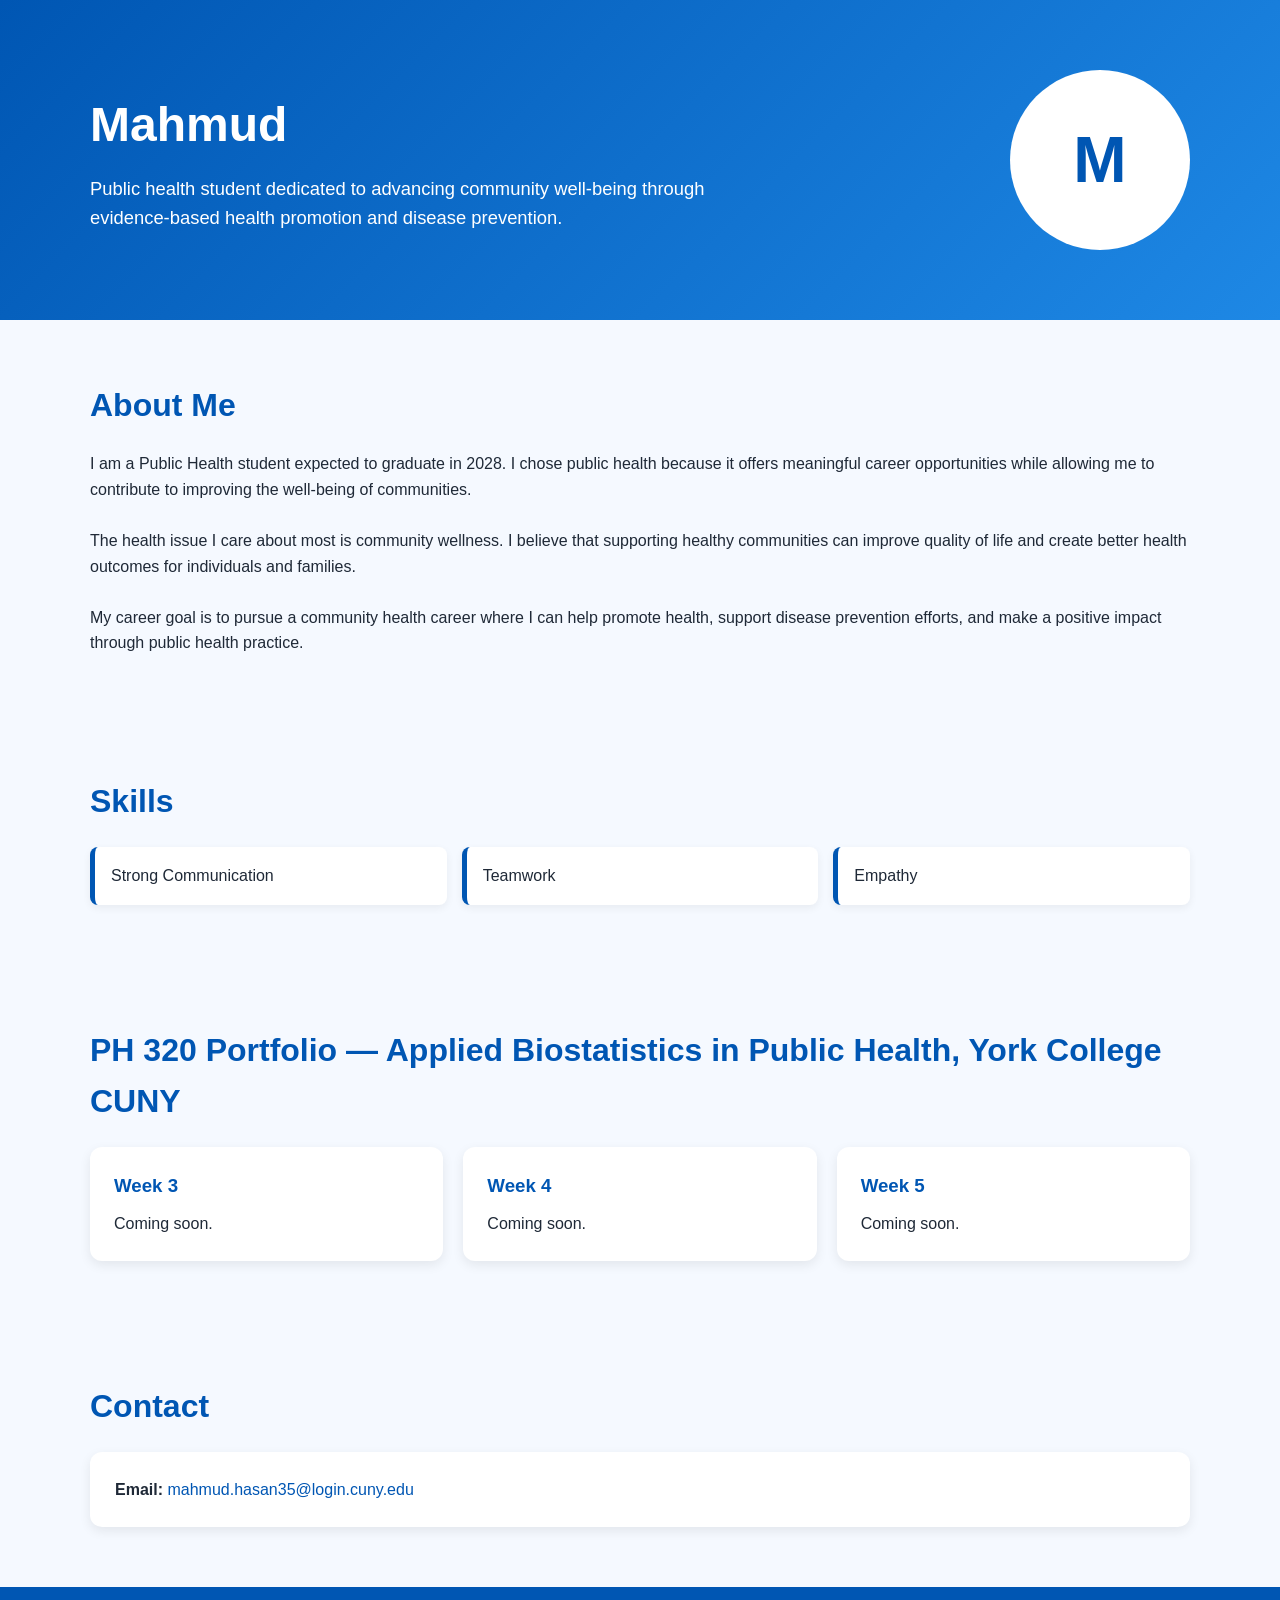
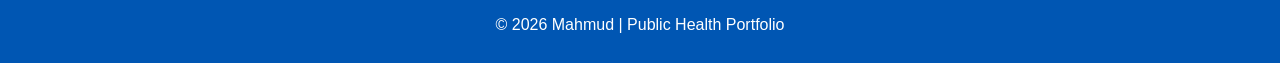
==== index.html @ 3e6d1453 "Add initial HTML structure for portfolio website" ====
<!DOCTYPE html>
<html lang="en">
<head>
    <meta charset="UTF-8">
    <meta name="viewport" content="width=device-width, initial-scale=1.0">
    <title>Mahmud | Public Health Portfolio</title>
    <style>
        * {
            margin: 0;
            padding: 0;
            box-sizing: border-box;
        }

        body {
            font-family: Arial, Helvetica, sans-serif;
            line-height: 1.6;
            background-color: #f5f9ff;
            color: #1f2937;
        }

        .container {
            width: 90%;
            max-width: 1100px;
            margin: 0 auto;
        }

        header {
            background: linear-gradient(135deg, #0056b3, #1e88e5);
            color: white;
            padding: 70px 20px;
        }

        .hero {
            display: flex;
            align-items: center;
            justify-content: space-between;
            gap: 40px;
            flex-wrap: wrap;
        }

        .hero-text {
            flex: 1;
            min-width: 280px;
        }

        .hero-text h1 {
            font-size: 3rem;
            margin-bottom: 10px;
        }

        .hero-text p {
            font-size: 1.15rem;
            max-width: 650px;
        }

        .photo-area {
            display: flex;
            justify-content: center;
            align-items: center;
        }

        .initials-circle {
            width: 180px;
            height: 180px;
            border-radius: 50%;
            background: white;
            color: #0056b3;
            display: flex;
            align-items: center;
            justify-content: center;
            font-size: 4rem;
            font-weight: bold;
            border: 5px solid rgba(255,255,255,0.4);
        }

        section {
            padding: 60px 0;
        }

        h2 {
            color: #0056b3;
            margin-bottom: 20px;
            font-size: 2rem;
        }

        .card-grid {
            display: grid;
            grid-template-columns: repeat(auto-fit, minmax(240px, 1fr));
            gap: 20px;
        }

        .card {
            background: white;
            padding: 24px;
            border-radius: 12px;
            box-shadow: 0 4px 12px rgba(0,0,0,0.08);
        }

        .card h3 {
            color: #0056b3;
            margin-bottom: 10px;
        }

        .skills-list {
            display: grid;
            grid-template-columns: repeat(auto-fit, minmax(220px, 1fr));
            gap: 15px;
        }

        .skill {
            background: white;
            padding: 16px;
            border-left: 5px solid #0056b3;
            border-radius: 8px;
            box-shadow: 0 3px 8px rgba(0,0,0,0.06);
        }

        .contact-box {
            background: white;
            padding: 25px;
            border-radius: 12px;
            box-shadow: 0 4px 12px rgba(0,0,0,0.08);
        }

        a {
            color: #0056b3;
            text-decoration: none;
        }

        a:hover {
            text-decoration: underline;
        }

        footer {
            text-align: center;
            padding: 25px;
            background: #0056b3;
            color: white;
        }

        @media (max-width: 768px) {
            .hero {
                text-align: center;
                flex-direction: column-reverse;
            }

            .hero-text h1 {
                font-size: 2.4rem;
            }
        }
    </style>
</head>
<body>

<header>
    <div class="container hero">
        <div class="hero-text">
            <h1>Mahmud</h1>
            <p>
                Public health student dedicated to advancing community well-being
                through evidence-based health promotion and disease prevention.
            </p>
        </div>

        <div class="photo-area">
            <!-- To use your photo instead, replace the DIV below with: <img src="photo.jpg" alt="Mahmud" style="width:180px;height:180px;border-radius:50%;object-fit:cover;border:5px solid rgba(255,255,255,0.4);"> -->
            <div class="initials-circle">M</div>
        </div>
    </div>
</header>

<section id="about">
    <div class="container">
        <h2>About Me</h2>
        <p>
            I am a Public Health student expected to graduate in 2028. I chose
            public health because it offers meaningful career opportunities while
            allowing me to contribute to improving the well-being of communities.
        </p>
        <br>
        <p>
            The health issue I care about most is community wellness. I believe
            that supporting healthy communities can improve quality of life and
            create better health outcomes for individuals and families.
        </p>
        <br>
        <p>
            My career goal is to pursue a community health career where I can
            help promote health, support disease prevention efforts, and make a
            positive impact through public health practice.
        </p>
    </div>
</section>

<section id="skills">
    <div class="container">
        <h2>Skills</h2>

        <div class="skills-list">
            <div class="skill">Strong Communication</div>
            <div class="skill">Teamwork</div>
            <div class="skill">Empathy</div>
        </div>
    </div>
</section>

<section id="portfolio">
    <div class="container">
        <h2>PH 320 Portfolio — Applied Biostatistics in Public Health, York College CUNY</h2>

        <div class="card-grid">

            <!-- Add Week 3 project link here -->
            <div class="card">
                <h3>Week 3</h3>
                <p>Coming soon.</p>
            </div>

            <!-- Add Week 4 project link here -->
            <div class="card">
                <h3>Week 4</h3>
                <p>Coming soon.</p>
            </div>

            <!-- Add Week 5 project link here -->
            <div class="card">
                <h3>Week 5</h3>
                <p>Coming soon.</p>
            </div>

        </div>
    </div>
</section>

<section id="contact">
    <div class="container">
        <h2>Contact</h2>

        <div class="contact-box">
            <p>
                <strong>Email:</strong>
                <a href="mailto:mahmud.hasan35@login.cuny.edu">
                    mahmud.hasan35@login.cuny.edu
                </a>
            </p>
        </div>
    </div>
</section>

<footer>
    <p>&copy; 2026 Mahmud | Public Health Portfolio</p>
</footer>

</body>
</html>
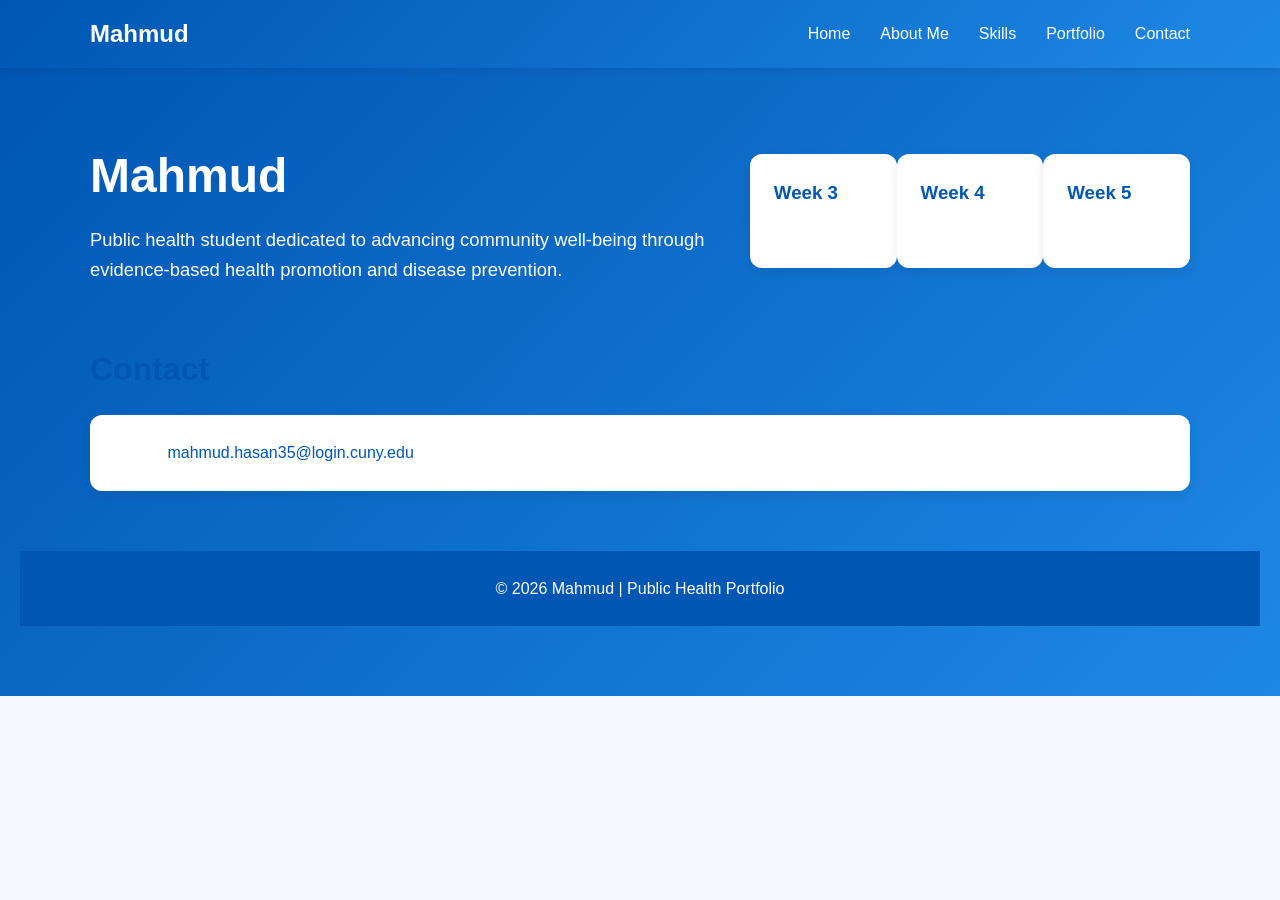
==== commit 8e6910e9: "Add hamburger menu navigation to portfolio site" ====
--- a/index.html
+++ b/index.html
@@ -24,6 +24,105 @@
             margin: 0 auto;
         }
 
+        /* Navigation Styles */
+        nav {
+            background: linear-gradient(135deg, #0056b3, #1e88e5);
+            padding: 15px 20px;
+            position: sticky;
+            top: 0;
+            z-index: 1000;
+            box-shadow: 0 2px 8px rgba(0,0,0,0.1);
+        }
+
+        .nav-container {
+            display: flex;
+            justify-content: space-between;
+            align-items: center;
+            max-width: 1100px;
+            margin: 0 auto;
+            width: 90%;
+        }
+
+        .nav-logo {
+            color: white;
+            font-size: 1.5rem;
+            font-weight: bold;
+            text-decoration: none;
+        }
+
+        .nav-menu {
+            display: flex;
+            list-style: none;
+            gap: 30px;
+        }
+
+        .nav-menu a {
+            color: white;
+            text-decoration: none;
+            font-size: 1rem;
+            transition: opacity 0.3s ease;
+        }
+
+        .nav-menu a:hover {
+            opacity: 0.8;
+        }
+
+        .hamburger {
+            display: none;
+            flex-direction: column;
+            cursor: pointer;
+        }
+
+        .hamburger span {
+            width: 25px;
+            height: 3px;
+            background: white;
+            margin: 5px 0;
+            transition: 0.3s;
+        }
+
+        /* Mobile Responsive */
+        @media (max-width: 768px) {
+            .hamburger {
+                display: flex;
+            }
+
+            .nav-menu {
+                position: fixed;
+                left: -100%;
+                top: 60px;
+                flex-direction: column;
+                background: linear-gradient(135deg, #0056b3, #1e88e5);
+                width: 100%;
+                text-align: center;
+                transition: 0.3s;
+                gap: 0;
+                padding: 20px 0;
+            }
+
+            .nav-menu.active {
+                left: 0;
+            }
+
+            .nav-menu a {
+                display: block;
+                padding: 15px;
+                border-bottom: 1px solid rgba(255,255,255,0.1);
+            }
+
+            .hamburger.active span:nth-child(1) {
+                transform: rotate(-45deg) translate(-5px, 6px);
+            }
+
+            .hamburger.active span:nth-child(2) {
+                opacity: 0;
+            }
+
+            .hamburger.active span:nth-child(3) {
+                transform: rotate(45deg) translate(-5px, -6px);
+            }
+        }
+
         header {
             background: linear-gradient(135deg, #0056b3, #1e88e5);
             color: white;
@@ -147,12 +246,35 @@
             .hero-text h1 {
                 font-size: 2.4rem;
             }
+
+            header {
+                padding: 50px 20px;
+            }
         }
     </style>
 </head>
 <body>
 
-<header>
+<!-- Navigation Bar with Hamburger Menu -->
+<nav>
+    <div class="nav-container">
+        <a href="#home" class="nav-logo">Mahmud</a>
+        <ul class="nav-menu">
+            <li><a href="#home">Home</a></li>
+            <li><a href="#about">About Me</a></li>
+            <li><a href="#skills">Skills</a></li>
+            <li><a href="#portfolio">Portfolio</a></li>
+            <li><a href="#contact">Contact</a></li>
+        </ul>
+        <div class="hamburger">
+            <span></span>
+            <span></span>
+            <span></span>
+        </div>
+    </div>
+</nav>
+
+<header id="home">
     <div class="container hero">
         <div class="hero-text">
             <h1>Mahmud</h1>
@@ -163,7 +285,7 @@
         </div>
 
         <div class="photo-area">
-            <!-- To use your photo instead, replace the DIV below with: <img src="photo.jpg" alt="Mahmud" style="width:180px;height:180px;border-radius:50%;object-fit:cover;border:5px solid rgba(255,255,255,0.4);"> -->
+            <!-- To use your photo instead, replace the DIV below with: <img src="photo.jpg" alt="Mahmud" style="width:180px;height:180px;border-radius:50%;object-fit:cover;border:5px solid rgba([...]
             <div class="initials-circle">M</div>
         </div>
     </div>
@@ -210,19 +332,19 @@
 
         <div class="card-grid">
 
-            <!-- Add Week 3 project link here -->
+            <!-- Week 3 project link -->
             <div class="card">
                 <h3>Week 3</h3>
                 <p>Coming soon.</p>
             </div>
 
-            <!-- Add Week 4 project link here -->
+            <!-- Week 4 project link -->
             <div class="card">
                 <h3>Week 4</h3>
                 <p>Coming soon.</p>
             </div>
 
-            <!-- Add Week 5 project link here -->
+            <!-- Week 5 project link -->
             <div class="card">
                 <h3>Week 5</h3>
                 <p>Coming soon.</p>
@@ -251,5 +373,25 @@
     <p>&copy; 2026 Mahmud | Public Health Portfolio</p>
 </footer>
 
+<script>
+    // Hamburger Menu Toggle
+    const hamburger = document.querySelector('.hamburger');
+    const navMenu = document.querySelector('.nav-menu');
+
+    hamburger.addEventListener('click', () => {
+        hamburger.classList.toggle('active');
+        navMenu.classList.toggle('active');
+    });
+
+    // Close menu when a link is clicked
+    const navLinks = document.querySelectorAll('.nav-menu a');
+    navLinks.forEach(link => {
+        link.addEventListener('click', () => {
+            hamburger.classList.remove('active');
+            navMenu.classList.remove('active');
+        });
+    });
+</script>
+
 </body>
 </html>
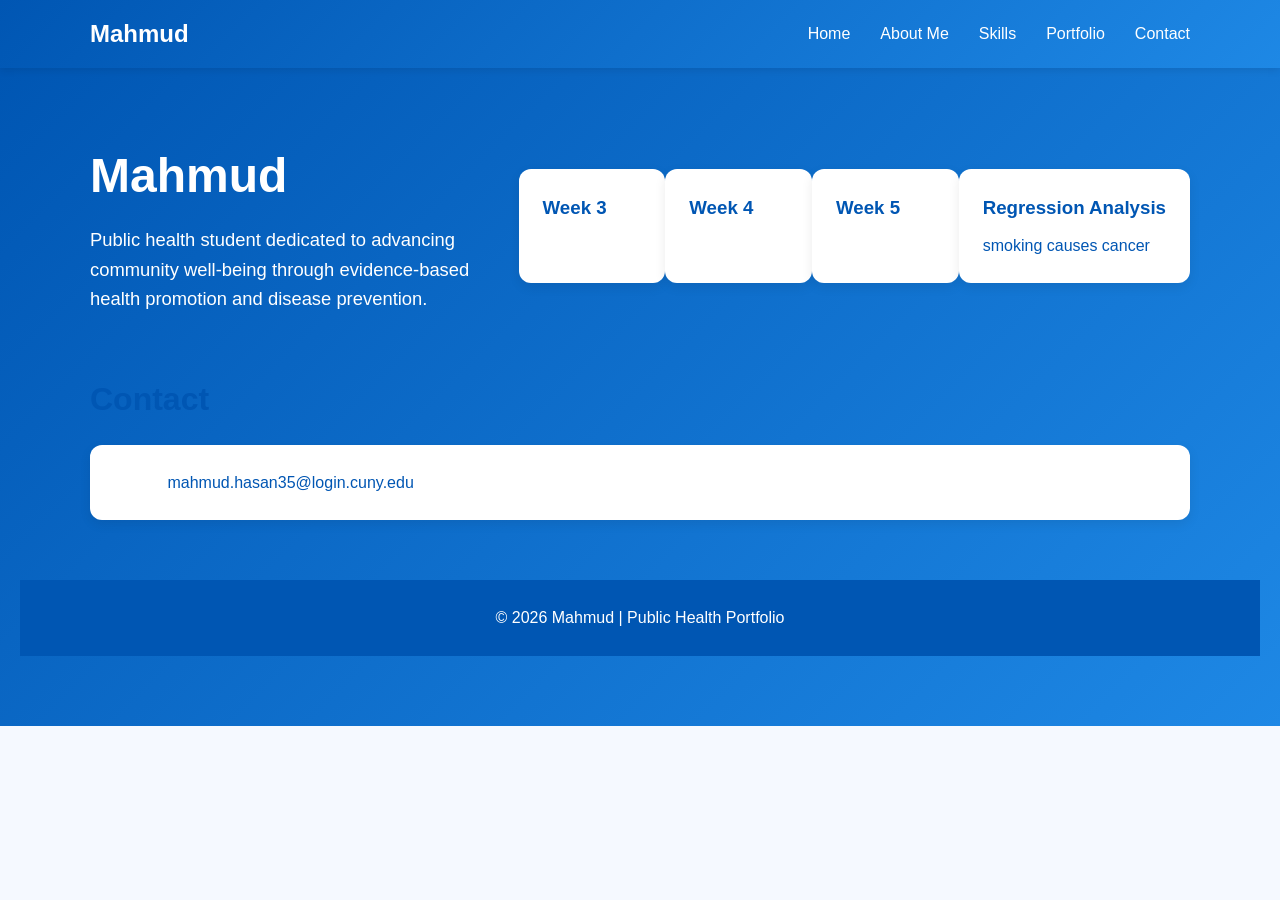
==== commit 461f6f6e: "Add regression portfolio page Co-authored-by: Copilot App <223556219+Copilot@users.noreply.github.co" ====
--- a/index.html
+++ b/index.html
@@ -350,6 +350,11 @@
                 <p>Coming soon.</p>
             </div>
 
+            <div class="card">
+                <h3>Regression Analysis</h3>
+                <p><a href="regression.html">smoking causes cancer</a></p>
+            </div>
+
         </div>
     </div>
 </section>
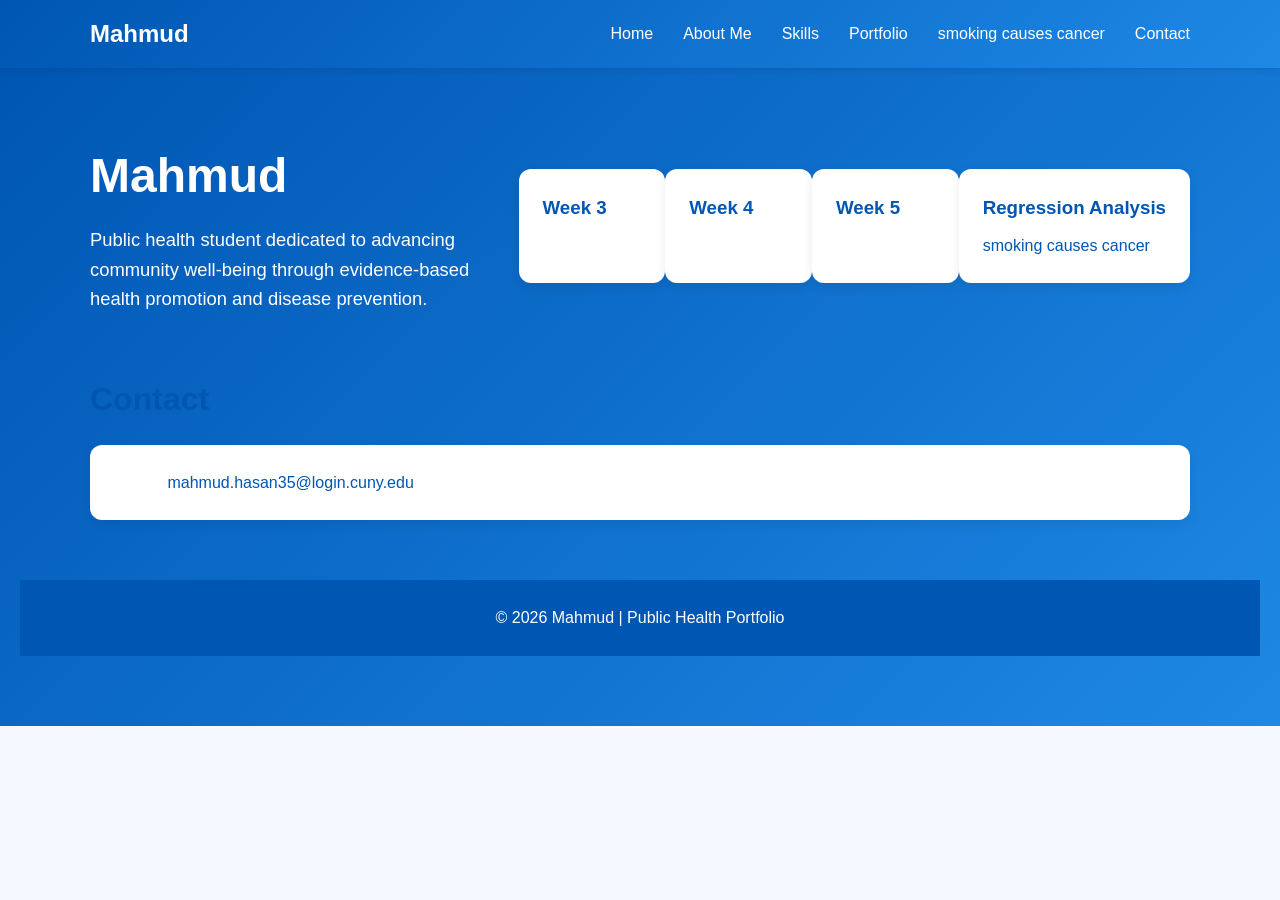
==== commit 25c234e5: "Add regression report to navigation Co-authored-by: Copilot App <223556219+Copilot@users.noreply.git" ====
--- a/index.html
+++ b/index.html
@@ -264,6 +264,7 @@
             <li><a href="#about">About Me</a></li>
             <li><a href="#skills">Skills</a></li>
             <li><a href="#portfolio">Portfolio</a></li>
+            <li><a href="regression.html">smoking causes cancer</a></li>
             <li><a href="#contact">Contact</a></li>
         </ul>
         <div class="hamburger">
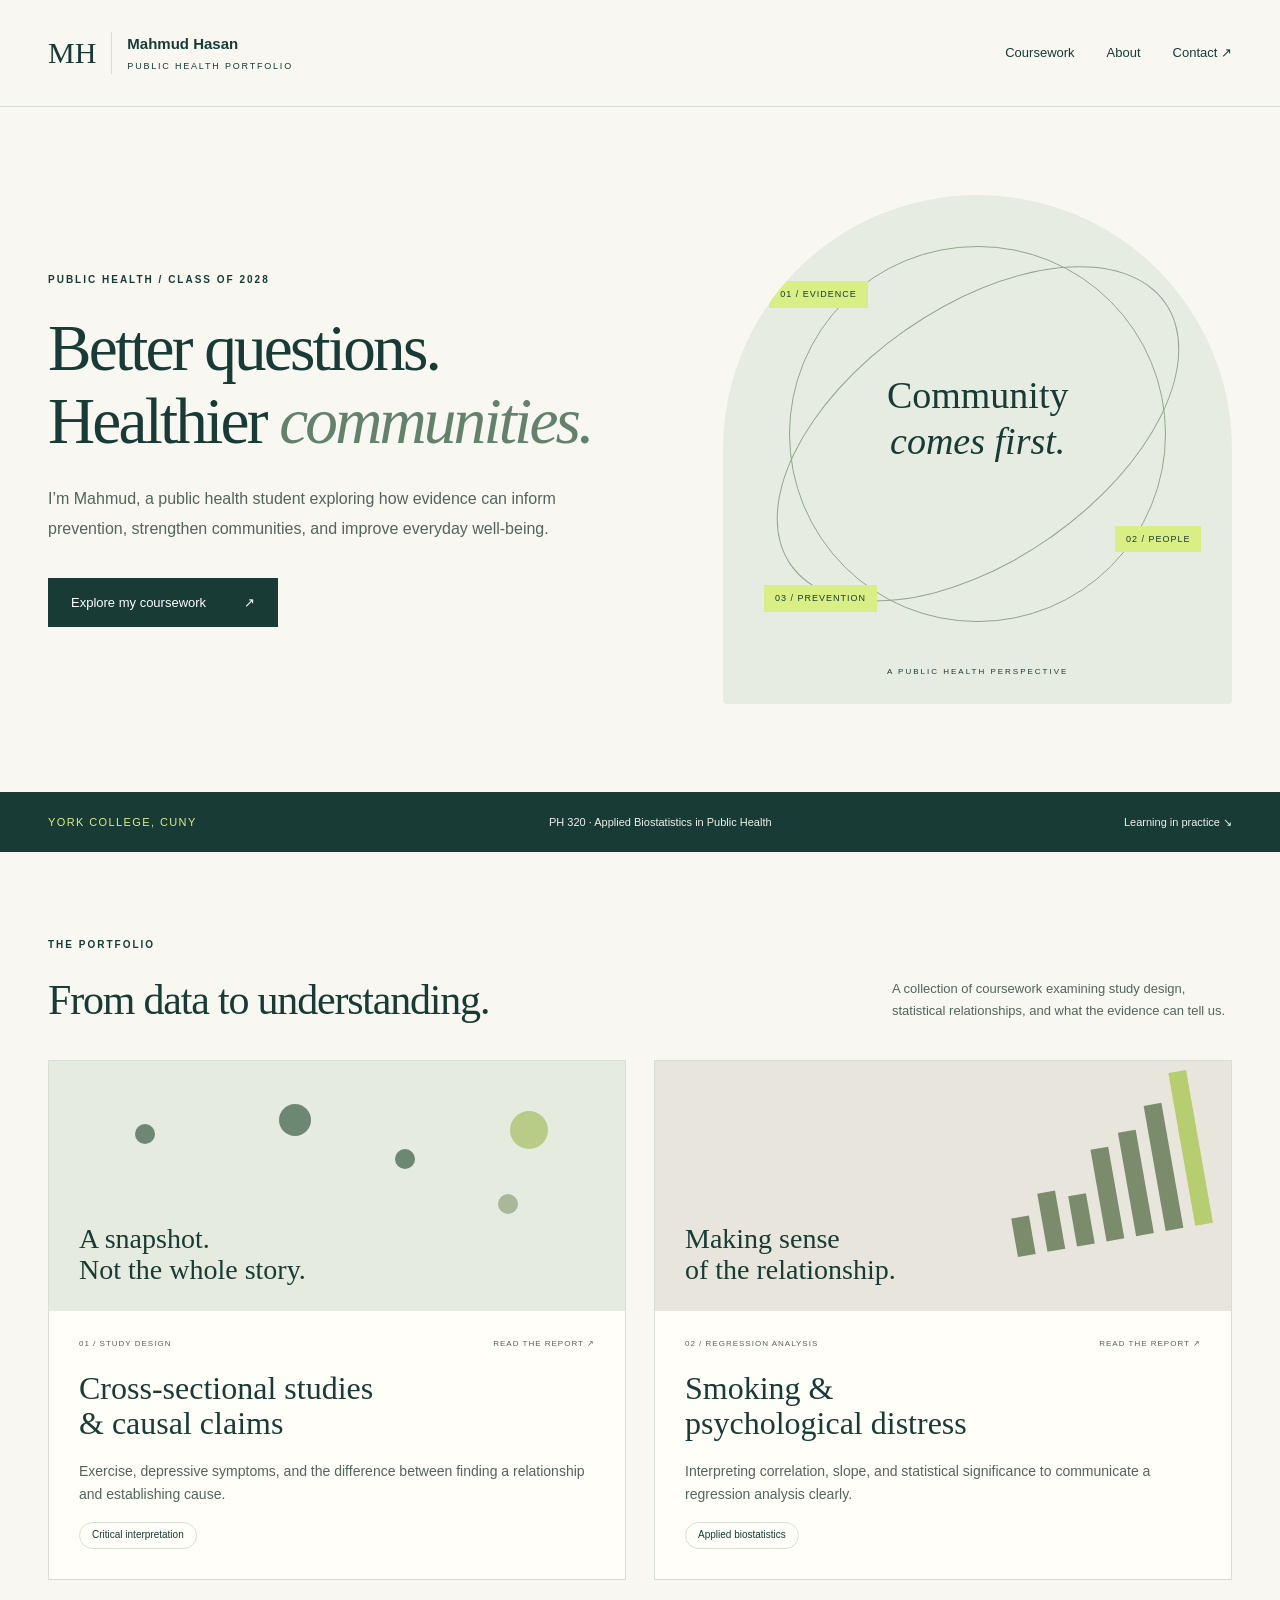
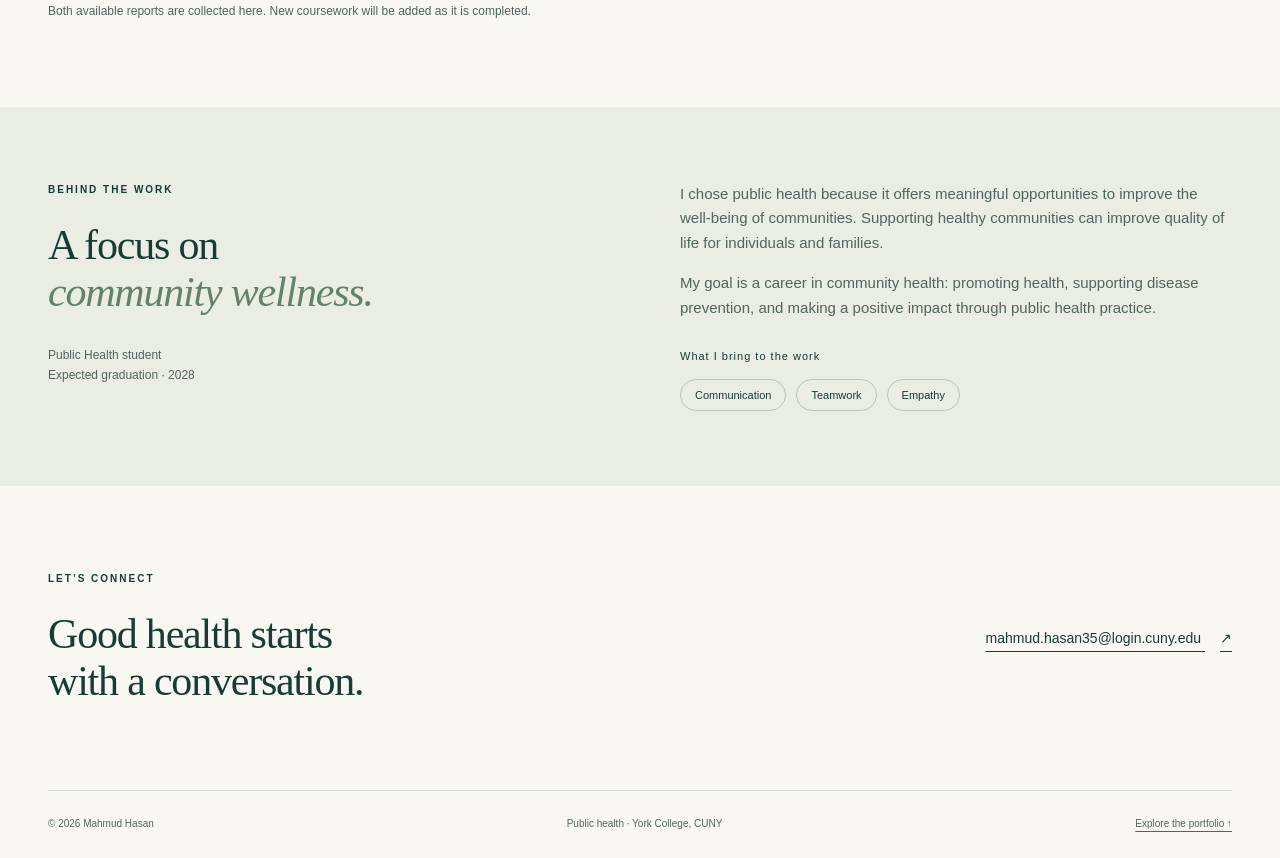
==== commit 40c12b77: "Redesign portfolio and restore missing coursework navigation" ====
--- a/index.html
+++ b/index.html
@@ -1,403 +1,157 @@
 <!DOCTYPE html>
 <html lang="en">
 <head>
-    <meta charset="UTF-8">
-    <meta name="viewport" content="width=device-width, initial-scale=1.0">
-    <title>Mahmud | Public Health Portfolio</title>
-    <style>
-        * {
-            margin: 0;
-            padding: 0;
-            box-sizing: border-box;
-        }
-
-        body {
-            font-family: Arial, Helvetica, sans-serif;
-            line-height: 1.6;
-            background-color: #f5f9ff;
-            color: #1f2937;
-        }
-
-        .container {
-            width: 90%;
-            max-width: 1100px;
-            margin: 0 auto;
-        }
-
-        /* Navigation Styles */
-        nav {
-            background: linear-gradient(135deg, #0056b3, #1e88e5);
-            padding: 15px 20px;
-            position: sticky;
-            top: 0;
-            z-index: 1000;
-            box-shadow: 0 2px 8px rgba(0,0,0,0.1);
-        }
-
-        .nav-container {
-            display: flex;
-            justify-content: space-between;
-            align-items: center;
-            max-width: 1100px;
-            margin: 0 auto;
-            width: 90%;
-        }
-
-        .nav-logo {
-            color: white;
-            font-size: 1.5rem;
-            font-weight: bold;
-            text-decoration: none;
-        }
-
-        .nav-menu {
-            display: flex;
-            list-style: none;
-            gap: 30px;
-        }
-
-        .nav-menu a {
-            color: white;
-            text-decoration: none;
-            font-size: 1rem;
-            transition: opacity 0.3s ease;
-        }
-
-        .nav-menu a:hover {
-            opacity: 0.8;
-        }
-
-        .hamburger {
-            display: none;
-            flex-direction: column;
-            cursor: pointer;
-        }
-
-        .hamburger span {
-            width: 25px;
-            height: 3px;
-            background: white;
-            margin: 5px 0;
-            transition: 0.3s;
-        }
-
-        /* Mobile Responsive */
-        @media (max-width: 768px) {
-            .hamburger {
-                display: flex;
-            }
-
-            .nav-menu {
-                position: fixed;
-                left: -100%;
-                top: 60px;
-                flex-direction: column;
-                background: linear-gradient(135deg, #0056b3, #1e88e5);
-                width: 100%;
-                text-align: center;
-                transition: 0.3s;
-                gap: 0;
-                padding: 20px 0;
-            }
-
-            .nav-menu.active {
-                left: 0;
-            }
-
-            .nav-menu a {
-                display: block;
-                padding: 15px;
-                border-bottom: 1px solid rgba(255,255,255,0.1);
-            }
-
-            .hamburger.active span:nth-child(1) {
-                transform: rotate(-45deg) translate(-5px, 6px);
-            }
-
-            .hamburger.active span:nth-child(2) {
-                opacity: 0;
-            }
-
-            .hamburger.active span:nth-child(3) {
-                transform: rotate(45deg) translate(-5px, -6px);
-            }
-        }
-
-        header {
-            background: linear-gradient(135deg, #0056b3, #1e88e5);
-            color: white;
-            padding: 70px 20px;
-        }
-
-        .hero {
-            display: flex;
-            align-items: center;
-            justify-content: space-between;
-            gap: 40px;
-            flex-wrap: wrap;
-        }
-
-        .hero-text {
-            flex: 1;
-            min-width: 280px;
-        }
-
-        .hero-text h1 {
-            font-size: 3rem;
-            margin-bottom: 10px;
-        }
-
-        .hero-text p {
-            font-size: 1.15rem;
-            max-width: 650px;
-        }
-
-        .photo-area {
-            display: flex;
-            justify-content: center;
-            align-items: center;
-        }
-
-        .initials-circle {
-            width: 180px;
-            height: 180px;
-            border-radius: 50%;
-            background: white;
-            color: #0056b3;
-            display: flex;
-            align-items: center;
-            justify-content: center;
-            font-size: 4rem;
-            font-weight: bold;
-            border: 5px solid rgba(255,255,255,0.4);
-        }
-
-        section {
-            padding: 60px 0;
-        }
-
-        h2 {
-            color: #0056b3;
-            margin-bottom: 20px;
-            font-size: 2rem;
-        }
-
-        .card-grid {
-            display: grid;
-            grid-template-columns: repeat(auto-fit, minmax(240px, 1fr));
-            gap: 20px;
-        }
-
-        .card {
-            background: white;
-            padding: 24px;
-            border-radius: 12px;
-            box-shadow: 0 4px 12px rgba(0,0,0,0.08);
-        }
-
-        .card h3 {
-            color: #0056b3;
-            margin-bottom: 10px;
-        }
-
-        .skills-list {
-            display: grid;
-            grid-template-columns: repeat(auto-fit, minmax(220px, 1fr));
-            gap: 15px;
-        }
-
-        .skill {
-            background: white;
-            padding: 16px;
-            border-left: 5px solid #0056b3;
-            border-radius: 8px;
-            box-shadow: 0 3px 8px rgba(0,0,0,0.06);
-        }
-
-        .contact-box {
-            background: white;
-            padding: 25px;
-            border-radius: 12px;
-            box-shadow: 0 4px 12px rgba(0,0,0,0.08);
-        }
-
-        a {
-            color: #0056b3;
-            text-decoration: none;
-        }
-
-        a:hover {
-            text-decoration: underline;
-        }
-
-        footer {
-            text-align: center;
-            padding: 25px;
-            background: #0056b3;
-            color: white;
-        }
-
-        @media (max-width: 768px) {
-            .hero {
-                text-align: center;
-                flex-direction: column-reverse;
-            }
-
-            .hero-text h1 {
-                font-size: 2.4rem;
-            }
-
-            header {
-                padding: 50px 20px;
-            }
-        }
-    </style>
+<meta charset="UTF-8">
+<meta name="viewport" content="width=device-width, initial-scale=1">
+<meta name="description" content="Mahmud Hasan’s public health portfolio: community wellness, applied biostatistics, and evidence-based thinking.">
+<title>Public Health Portfolio | Mahmud Hasan</title>
+<link rel="stylesheet" href="styles.css">
 </head>
 <body>
-
-<!-- Navigation Bar with Hamburger Menu -->
-<nav>
-    <div class="nav-container">
-        <a href="#home" class="nav-logo">Mahmud</a>
-        <ul class="nav-menu">
-            <li><a href="#home">Home</a></li>
-            <li><a href="#about">About Me</a></li>
-            <li><a href="#skills">Skills</a></li>
-            <li><a href="#portfolio">Portfolio</a></li>
-            <li><a href="regression.html">smoking causes cancer</a></li>
-            <li><a href="#contact">Contact</a></li>
-        </ul>
-        <div class="hamburger">
-            <span></span>
-            <span></span>
-            <span></span>
-        </div>
-    </div>
+<a class="skip" href="#main">Skip to content</a>
+<header class="site-header">
+<div class="wrap nav">
+<a class="brand" href="index.html">MH<span>Mahmud Hasan<small>PUBLIC HEALTH PORTFOLIO</small>
+</span>
+</a>
+<nav aria-label="Main navigation">
+<a href="index.html#portfolio">Coursework</a>
+<a href="index.html#about">About</a>
+<a href="index.html#contact">Contact ↗</a>
 </nav>
-
-<header id="home">
-    <div class="container hero">
-        <div class="hero-text">
-            <h1>Mahmud</h1>
-            <p>
-                Public health student dedicated to advancing community well-being
-                through evidence-based health promotion and disease prevention.
-            </p>
-        </div>
-
-        <div class="photo-area">
-            <!-- To use your photo instead, replace the DIV below with: <img src="photo.jpg" alt="Mahmud" style="width:180px;height:180px;border-radius:50%;object-fit:cover;border:5px solid rgba([...]
-            <div class="initials-circle">M</div>
-        </div>
-    </div>
+</div>
 </header>
-
-<section id="about">
-    <div class="container">
-        <h2>About Me</h2>
-        <p>
-            I am a Public Health student expected to graduate in 2028. I chose
-            public health because it offers meaningful career opportunities while
-            allowing me to contribute to improving the well-being of communities.
-        </p>
-        <br>
-        <p>
-            The health issue I care about most is community wellness. I believe
-            that supporting healthy communities can improve quality of life and
-            create better health outcomes for individuals and families.
-        </p>
-        <br>
-        <p>
-            My career goal is to pursue a community health career where I can
-            help promote health, support disease prevention efforts, and make a
-            positive impact through public health practice.
-        </p>
-    </div>
+<main id="main">
+<section class="hero wrap">
+<div>
+<p class="eyebrow">PUBLIC HEALTH / CLASS OF 2028</p>
+<h1>Better questions.<br>Healthier <em>communities.</em>
+</h1>
+<p class="intro">I’m Mahmud, a public health student exploring how evidence can inform prevention, strengthen communities, and improve everyday well-being.</p>
+<a class="button" href="#portfolio">Explore my coursework <span>↗</span>
+</a>
+</div>
+<aside class="hero-art" aria-label="Portfolio focus: evidence, people, prevention">
+<div class="orbit orbit-one">
+</div>
+<div class="orbit orbit-two">
+</div>
+<div class="art-center">Community<br>
+<em>comes first.</em>
+</div>
+<span class="art-label label-one">01 / EVIDENCE</span>
+<span class="art-label label-two">02 / PEOPLE</span>
+<span class="art-label label-three">03 / PREVENTION</span>
+<span class="art-note">A PUBLIC HEALTH PERSPECTIVE</span>
+</aside>
 </section>
-
-<section id="skills">
-    <div class="container">
-        <h2>Skills</h2>
-
-        <div class="skills-list">
-            <div class="skill">Strong Communication</div>
-            <div class="skill">Teamwork</div>
-            <div class="skill">Empathy</div>
-        </div>
-    </div>
+<div class="course-strip">
+<div class="wrap">
+<span>YORK COLLEGE, CUNY</span>
+<span>PH 320 · Applied Biostatistics in Public Health</span>
+<span>Learning in practice ↘</span>
+</div>
+</div>
+<section id="portfolio" class="wrap section">
+<div class="section-heading">
+<div>
+<p class="eyebrow">THE PORTFOLIO</p>
+<h2>From data to understanding.</h2>
+</div>
+<p>A collection of coursework examining study design, statistical relationships, and what the evidence can tell us.</p>
+</div>
+<div class="projects">
+<a class="project" href="cross.sectional.html">
+<div class="project-art study-art" aria-hidden="true">
+<span class="chart-dot d1">
+</span>
+<span class="chart-dot d2">
+</span>
+<span class="chart-dot d3">
+</span>
+<span class="chart-dot d4">
+</span>
+<span class="chart-dot d5">
+</span>
+<div class="art-caption">A snapshot.<br>Not the whole story.</div>
+</div>
+<div class="project-content">
+<div class="project-meta">
+<span>01 / STUDY DESIGN</span>
+<span>READ THE REPORT ↗</span>
+</div>
+<h3>Cross-sectional studies<br>& causal claims</h3>
+<p>Exercise, depressive symptoms, and the difference between finding a relationship and establishing cause.</p>
+<span class="tag">Critical interpretation</span>
+</div>
+</a>
+<a class="project" href="regression.html">
+<div class="project-art regression-art" aria-hidden="true">
+<div class="bars">
+<i>
+</i>
+<i>
+</i>
+<i>
+</i>
+<i>
+</i>
+<i>
+</i>
+<i>
+</i>
+<i>
+</i>
+</div>
+<div class="art-caption">Making sense<br>of the relationship.</div>
+</div>
+<div class="project-content">
+<div class="project-meta">
+<span>02 / REGRESSION ANALYSIS</span>
+<span>READ THE REPORT ↗</span>
+</div>
+<h3>Smoking &<br>psychological distress</h3>
+<p>Interpreting correlation, slope, and statistical significance to communicate a regression analysis clearly.</p>
+<span class="tag">Applied biostatistics</span>
+</div>
+</a>
+</div>
+<p class="portfolio-note">Both available reports are collected here. New coursework will be added as it is completed.</p>
 </section>
-
-<section id="portfolio">
-    <div class="container">
-        <h2>PH 320 Portfolio — Applied Biostatistics in Public Health, York College CUNY</h2>
-
-        <div class="card-grid">
-
-            <!-- Week 3 project link -->
-            <div class="card">
-                <h3>Week 3</h3>
-                <p>Coming soon.</p>
-            </div>
-
-            <!-- Week 4 project link -->
-            <div class="card">
-                <h3>Week 4</h3>
-                <p>Coming soon.</p>
-            </div>
-
-            <!-- Week 5 project link -->
-            <div class="card">
-                <h3>Week 5</h3>
-                <p>Coming soon.</p>
-            </div>
-
-            <div class="card">
-                <h3>Regression Analysis</h3>
-                <p><a href="regression.html">smoking causes cancer</a></p>
-            </div>
-
-        </div>
-    </div>
+<section id="about" class="about">
+<div class="wrap about-grid">
+<div>
+<p class="eyebrow">BEHIND THE WORK</p>
+<h2>A focus on<br>
+<em>community wellness.</em>
+</h2>
+<p class="education">Public Health student<br>Expected graduation · 2028</p>
+</div>
+<div>
+<p>I chose public health because it offers meaningful opportunities to improve the well-being of communities. Supporting healthy communities can improve quality of life for individuals and families.</p>
+<p>My goal is a career in community health: promoting health, supporting disease prevention, and making a positive impact through public health practice.</p>
+<h3 class="skills-heading">What I bring to the work</h3>
+<ul class="skills">
+<li>Communication</li>
+<li>Teamwork</li>
+<li>Empathy</li>
+</ul>
+</div>
+</div>
 </section>
-
-<section id="contact">
-    <div class="container">
-        <h2>Contact</h2>
-
-        <div class="contact-box">
-            <p>
-                <strong>Email:</strong>
-                <a href="mailto:mahmud.hasan35@login.cuny.edu">
-                    mahmud.hasan35@login.cuny.edu
-                </a>
-            </p>
-        </div>
-    </div>
+<section id="contact" class="wrap contact section">
+<div>
+<p class="eyebrow">LET’S CONNECT</p>
+<h2>Good health starts<br>with a conversation.</h2>
+</div>
+<a class="contact-link" href="mailto:mahmud.hasan35@login.cuny.edu">mahmud.hasan35@login.cuny.edu <span>↗</span>
+</a>
 </section>
-
-<footer>
-    <p>&copy; 2026 Mahmud | Public Health Portfolio</p>
+</main>
+<footer class="site-footer wrap">
+<span>© 2026 Mahmud Hasan</span>
+<span>Public health · York College, CUNY</span>
+<a href="index.html#portfolio">Explore the portfolio ↑</a>
 </footer>
-
-<script>
-    // Hamburger Menu Toggle
-    const hamburger = document.querySelector('.hamburger');
-    const navMenu = document.querySelector('.nav-menu');
-
-    hamburger.addEventListener('click', () => {
-        hamburger.classList.toggle('active');
-        navMenu.classList.toggle('active');
-    });
-
-    // Close menu when a link is clicked
-    const navLinks = document.querySelectorAll('.nav-menu a');
-    navLinks.forEach(link => {
-        link.addEventListener('click', () => {
-            hamburger.classList.remove('active');
-            navMenu.classList.remove('active');
-        });
-    });
-</script>
-
 </body>
 </html>
--- a/styles.css
+++ b/styles.css
@@ -0,0 +1,137 @@
+:root{--paper:#f8f7f2;--ink:#183b36;--muted:#52645e;--line:#d7ded6;--accent:#d9ef86;--serif:Georgia,'Times New Roman',serif}
+*{box-sizing:border-box}
+html{scroll-behavior:smooth;scroll-padding-top:30px}
+body{margin:0;background:var(--paper);color:var(--ink);font-family:Arial,Helvetica,sans-serif;line-height:1.65}
+a{color:inherit}
+a:focus-visible,summary:focus-visible{outline:3px solid #628a22;outline-offset:6px}
+a:hover{text-decoration-thickness:2px}
+.wrap{max-width:1200px;width:calc(100% - 96px);margin:auto}
+.site-header{border-bottom:1px solid var(--line)}
+.nav{min-height:106px;display:flex;align-items:center;justify-content:space-between;gap:25px}
+.brand{display:flex;align-items:center;gap:15px;font-family:var(--serif);font-size:30px;text-decoration:none}
+.brand>span{border-left:1px solid var(--line);padding-left:15px;font-family:Arial,sans-serif;font-size:15px;font-weight:600}
+.brand small{display:block;font-size:9px;letter-spacing:1.8px;font-weight:400;margin-top:2px}
+nav{display:flex;gap:32px;font-size:13px}
+nav a{text-decoration:none}
+.skip{position:absolute;left:15px;top:-100px;background:var(--ink);color:white;padding:12px;z-index:5}
+.skip:focus{top:10px}
+.hero{display:grid;grid-template-columns:1.2fr 1fr;gap:65px;align-items:center;padding-top:88px;padding-bottom:88px}
+.eyebrow{font-size:10px;letter-spacing:2px;font-weight:700;margin:0 0 24px}
+h1,h2,h3,p{margin-top:0}
+h1,h2,h3{font-family:var(--serif);font-weight:400;line-height:1.12}
+h1{font-size:clamp(44px,5.1vw,70px);letter-spacing:-2.8px;margin-bottom:26px}
+em{font-weight:400;color:#63816b}
+.intro{max-width:530px;color:var(--muted);font-size:16px;line-height:1.85}
+.button{display:inline-flex;align-items:center;gap:38px;background:var(--ink);color:white;padding:14px 23px;text-decoration:none;font-size:13px;margin-top:18px}
+.button:hover{background:#2e5548}
+.hero-art{position:relative;aspect-ratio:1;background:#e7ece2;overflow:hidden;border-radius:50% 50% 4px 4px}
+.orbit{position:absolute;width:74%;height:74%;border:1px solid #91a58b;border-radius:50%;left:13%;top:10%}
+.orbit-two{transform:rotate(55deg);width:50%;left:25%;height:90%;top:2%}
+.art-center{position:absolute;inset:35% 0 auto;text-align:center;font-family:var(--serif);font-size:38px;line-height:1.2;z-index:1}
+.art-center em{color:var(--ink)}
+.art-label{position:absolute;background:var(--accent);padding:6px 11px;font-size:9px;letter-spacing:1px;z-index:2}
+.label-one{top:17%;left:9%}
+.label-two{top:65%;right:6%}
+.label-three{bottom:18%;left:8%}
+.art-note{position:absolute;bottom:5%;width:100%;text-align:center;font-size:8px;letter-spacing:2px}
+.course-strip{background:var(--ink);color:#edf2e7}
+.course-strip .wrap{display:flex;justify-content:space-between;gap:20px;padding:21px 0;font-size:11px}
+.course-strip span:first-child{letter-spacing:1.4px;color:var(--accent)}
+.section{padding-top:85px;padding-bottom:85px}
+.section-heading{display:flex;justify-content:space-between;gap:70px;align-items:end;margin-bottom:36px}
+h2{font-size:42px;letter-spacing:-1.2px;margin-bottom:0}
+.section-heading>p{max-width:340px;font-size:13px;color:var(--muted);margin-bottom:3px}
+.projects{display:grid;grid-template-columns:1fr 1fr;gap:28px}
+.project{display:block;border:1px solid var(--line);text-decoration:none;background:#fffef9;transition:transform .2s}
+.project:hover{transform:translateY(-5px)}
+.project-art{height:250px;position:relative;overflow:hidden}
+.study-art{background:#e6ebdf}
+.regression-art{background:#e8e6dc}
+.art-caption{position:absolute;left:30px;bottom:26px;font-size:28px;line-height:1.1;font-family:var(--serif)}
+.chart-dot{position:absolute;width:20px;height:20px;border-radius:50%;background:#6c8772}
+.d1{top:25%;left:15%}
+.d2{top:17%;left:40%;width:32px;height:32px}
+.d3{top:35%;left:60%}
+.d4{top:20%;left:80%;width:38px;height:38px;background:#b8cc88}
+.d5{top:53%;left:78%;background:#a9b89b}
+.bars{display:flex;align-items:end;gap:12px;height:155px;position:absolute;right:30px;top:25px;transform:rotate(-10deg)}
+.bars i{display:block;width:18px;background:#7b8c6c;height:25%}
+.bars i:nth-child(2){height:38%}
+.bars i:nth-child(3){height:33%}
+.bars i:nth-child(4){height:60%}
+.bars i:nth-child(5){height:68%}
+.bars i:nth-child(6){height:82%}
+.bars i:nth-child(7){height:100%;background:#b6ce70}
+.project-content{padding:26px 30px 30px}
+.project-meta{display:flex;justify-content:space-between;gap:10px;font-size:8px;letter-spacing:1px;color:var(--muted);margin-bottom:20px}
+.project h3{font-size:32px;margin-bottom:18px}
+.project p{color:var(--muted);font-size:14px}
+.tag{display:inline-block;border:1px solid var(--line);border-radius:20px;padding:4px 12px;font-size:10px}
+.portfolio-note{font-size:12px;color:var(--muted);margin:22px 0 0}
+.about{background:#e9ede4;padding:75px 0}
+.about-grid{display:grid;grid-template-columns:1fr 1fr;gap:80px}
+.about-grid>div>p:not(.eyebrow):not(.education){font-size:15px;color:var(--muted)}
+.education{font-size:12px;margin-top:30px;color:var(--muted)}
+.skills-heading{font-family:Arial,sans-serif;font-size:11px;letter-spacing:1px;margin:30px 0 16px}
+.skills{display:flex;flex-wrap:wrap;list-style:none;gap:10px;padding:0;margin:0}
+.skills li{font-size:11px;border:1px solid #bac7b6;border-radius:20px;padding:6px 14px}
+.contact{display:flex;justify-content:space-between;align-items:center;gap:30px}
+.contact-link{font-size:14px;text-underline-offset:8px;overflow-wrap:anywhere}
+.contact-link span{margin-left:15px}
+.site-footer{display:flex;justify-content:space-between;gap:20px;border-top:1px solid var(--line);padding-top:25px;padding-bottom:25px;font-size:10px;color:var(--muted)}
+.site-footer a{text-underline-offset:4px}
+.article{max-width:900px;padding-top:40px;padding-bottom:65px}
+.back{font-size:12px;text-decoration:none}
+.article-heading{padding:48px 0 30px;border-bottom:1px solid var(--line)}
+.article-heading h1{font-size:clamp(38px,5vw,60px);max-width:780px}
+.byline{font-size:12px;color:var(--muted);margin:28px 0 0}
+.prose{max-width:700px;margin:40px auto;font-family:var(--serif);font-size:19px;line-height:1.9}
+.prose p{margin-bottom:26px}
+.prose img{width:100%;height:auto;border:1px solid var(--line);background:white}
+.prose li{margin-bottom:22px}
+.prose ol{padding-left:25px}
+.prose details{font-family:Arial,sans-serif;font-size:12px;border-top:1px solid var(--line);padding-top:20px;overflow-wrap:anywhere}
+.prose summary{cursor:pointer;margin-bottom:15px}
+.reading-note{background:#e9ede4;padding:25px;font-family:Arial,sans-serif;font-size:14px}
+.reading-note p{margin:10px 0 0}
+.next-report{display:block;border-top:1px solid var(--line);padding-top:25px;text-decoration:none}
+.next-report span{display:block;font-size:9px;letter-spacing:1.5px;margin-bottom:10px}
+.next-report strong{font-family:var(--serif);font-size:25px;font-weight:400}
+@media(max-width:800px){.wrap{width:calc(100% - 40px)}
+.hero{gap:30px;padding:50px 0}
+.hero-art{aspect-ratio: .9}
+.art-center{font-size:26px}
+h1{letter-spacing:-1.6px}
+.section-heading{gap:25px}
+h2{font-size:34px}
+.about-grid{gap:35px}
+.contact{align-items:start;flex-direction:column}
+.project-content{padding:22px}
+.project-meta{flex-direction:column}
+.course-strip span:last-child{display:none}
+}
+@media(max-width:560px){.nav{min-height:100px;flex-wrap:wrap;padding:18px 0;gap:15px}
+.brand{font-size:25px}
+nav{width:100%;gap:25px;font-size:12px}
+.hero{grid-template-columns:1fr}
+.hero-art{aspect-ratio:1.25;max-width:360px;width:100%;margin:auto}
+.art-center{font-size:34px}
+.course-strip .wrap{flex-direction:column;gap:5px}
+.section{padding-top:55px;padding-bottom:55px}
+.section-heading{display:block}
+.section-heading>p{margin-top:22px}
+.projects{grid-template-columns:1fr}
+.project-meta{flex-direction:row}
+.project-art{height:220px}
+.about-grid{grid-template-columns:1fr;gap:20px}
+.about{padding:50px 0}
+.site-footer{flex-wrap:wrap}
+.article-heading{padding-top:35px}
+.prose{font-size:17px}
+.article-heading h1{letter-spacing:-1.3px}
+.contact-link{font-size:13px}
+}
+@media(prefers-reduced-motion:reduce){html{scroll-behavior:auto}
+.project{transition:none}
+}
+
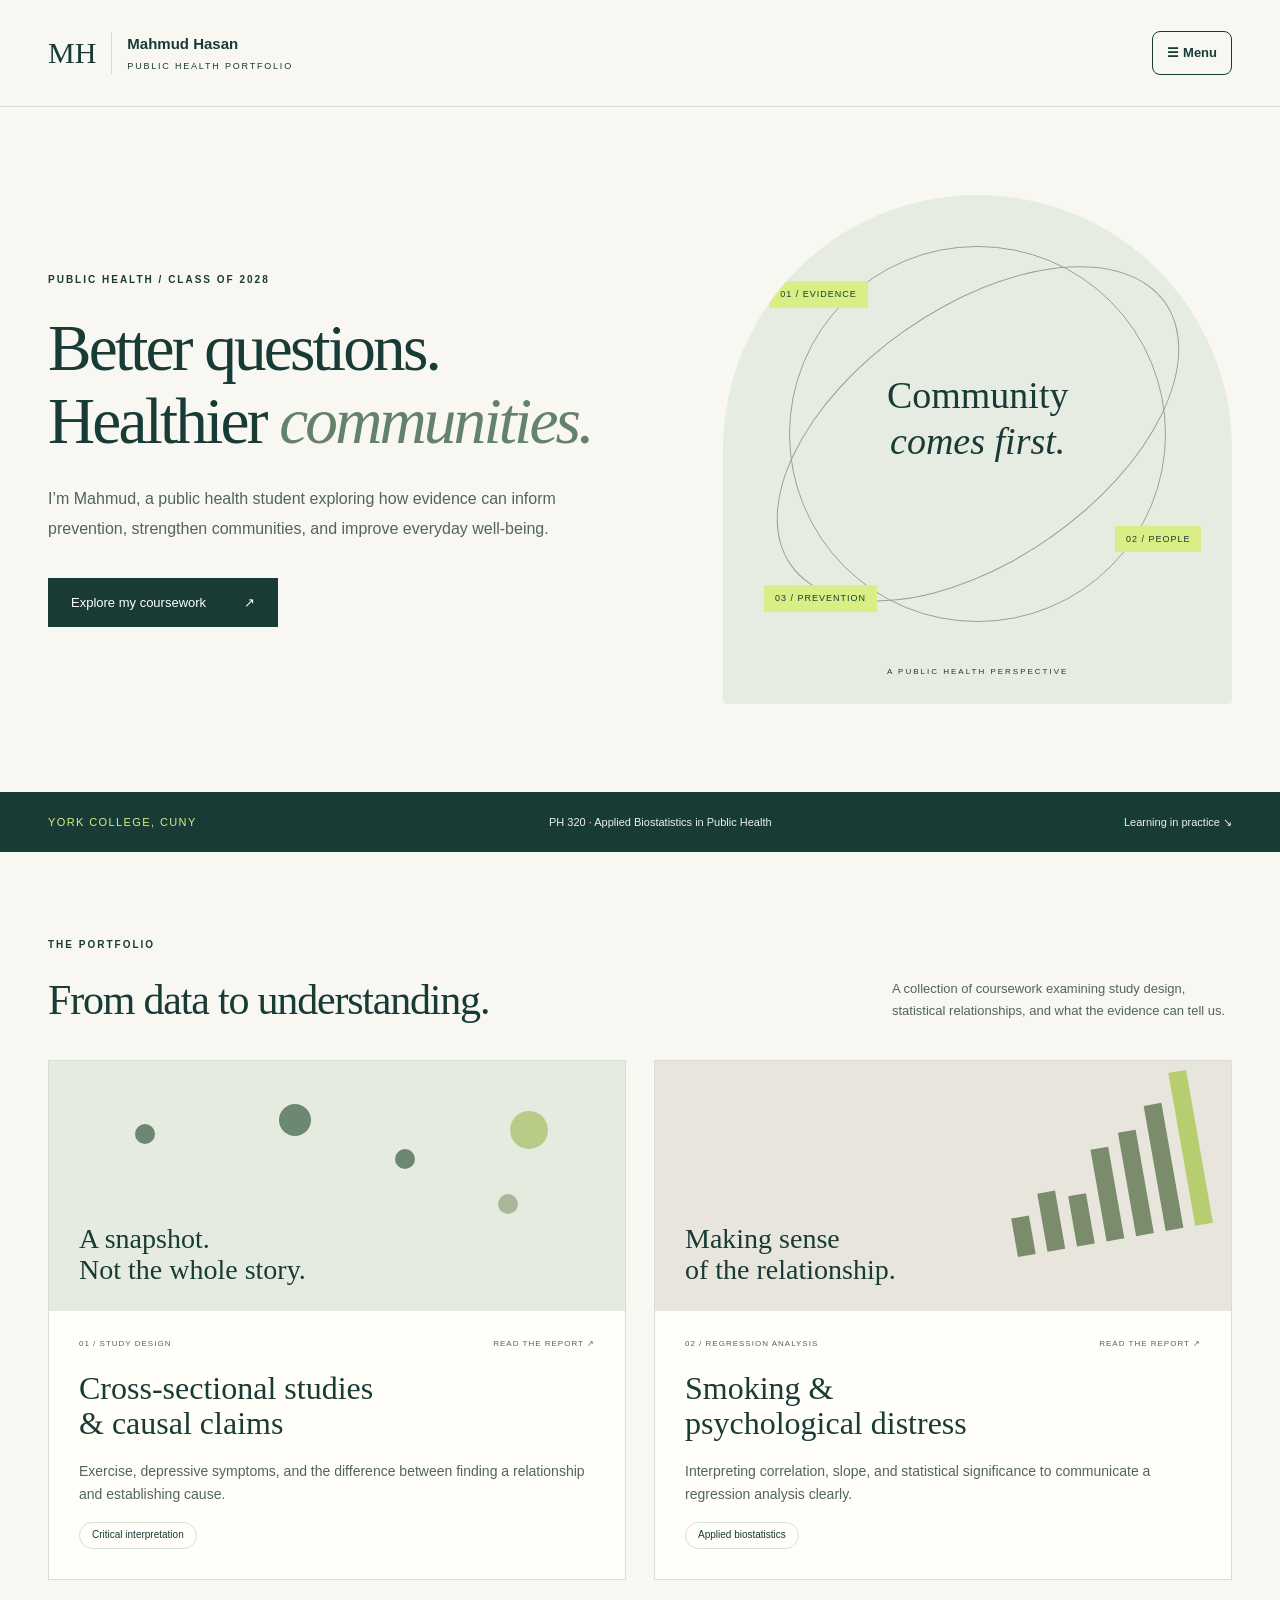
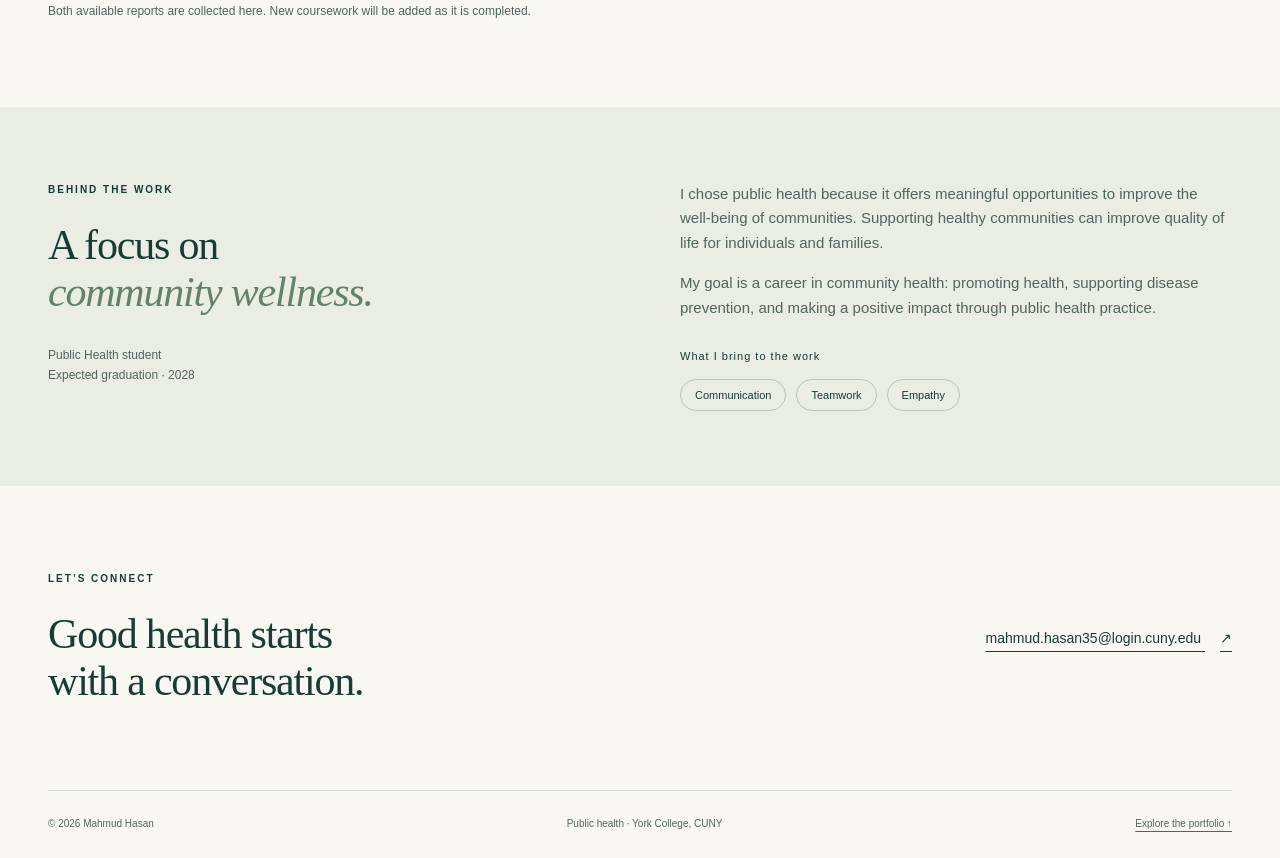
==== commit 4950cbc2: "Add hamburger navigation with t-test page" ====
--- a/index.html
+++ b/index.html
@@ -6,6 +6,14 @@
 <meta name="description" content="Mahmud Hasan’s public health portfolio: community wellness, applied biostatistics, and evidence-based thinking.">
 <title>Public Health Portfolio | Mahmud Hasan</title>
 <link rel="stylesheet" href="styles.css">
+<style>
+.menu-dropdown{position:relative}
+.menu-dropdown summary{cursor:pointer;list-style:none;font-weight:700;padding:10px 14px;border:1px solid currentColor;border-radius:8px}
+.menu-dropdown summary::-webkit-details-marker{display:none}
+.menu-links{position:absolute;right:0;top:100%;z-index:100;background:#fff;color:#173b60;min-width:220px;padding:12px;border:1px solid #dce3eb;border-radius:10px;box-shadow:0 10px 28px #0002;display:flex;flex-direction:column;gap:4px}
+.menu-links a{display:block;padding:9px 12px;color:#173b60;text-decoration:none}
+.menu-links a:hover{background:#eef4fa;border-radius:5px}
+</style>
 </head>
 <body>
 <a class="skip" href="#main">Skip to content</a>
@@ -15,9 +23,15 @@
 </span>
 </a>
 <nav aria-label="Main navigation">
+<details class="menu-dropdown">
+<summary aria-label="Open navigation menu">☰ <span>Menu</span></summary>
+<div class="menu-links">
 <a href="index.html#portfolio">Coursework</a>
+<a href="ttest.html">Writing Hand Challenge</a>
 <a href="index.html#about">About</a>
 <a href="index.html#contact">Contact ↗</a>
+</div>
+</details>
 </nav>
 </div>
 </header>
